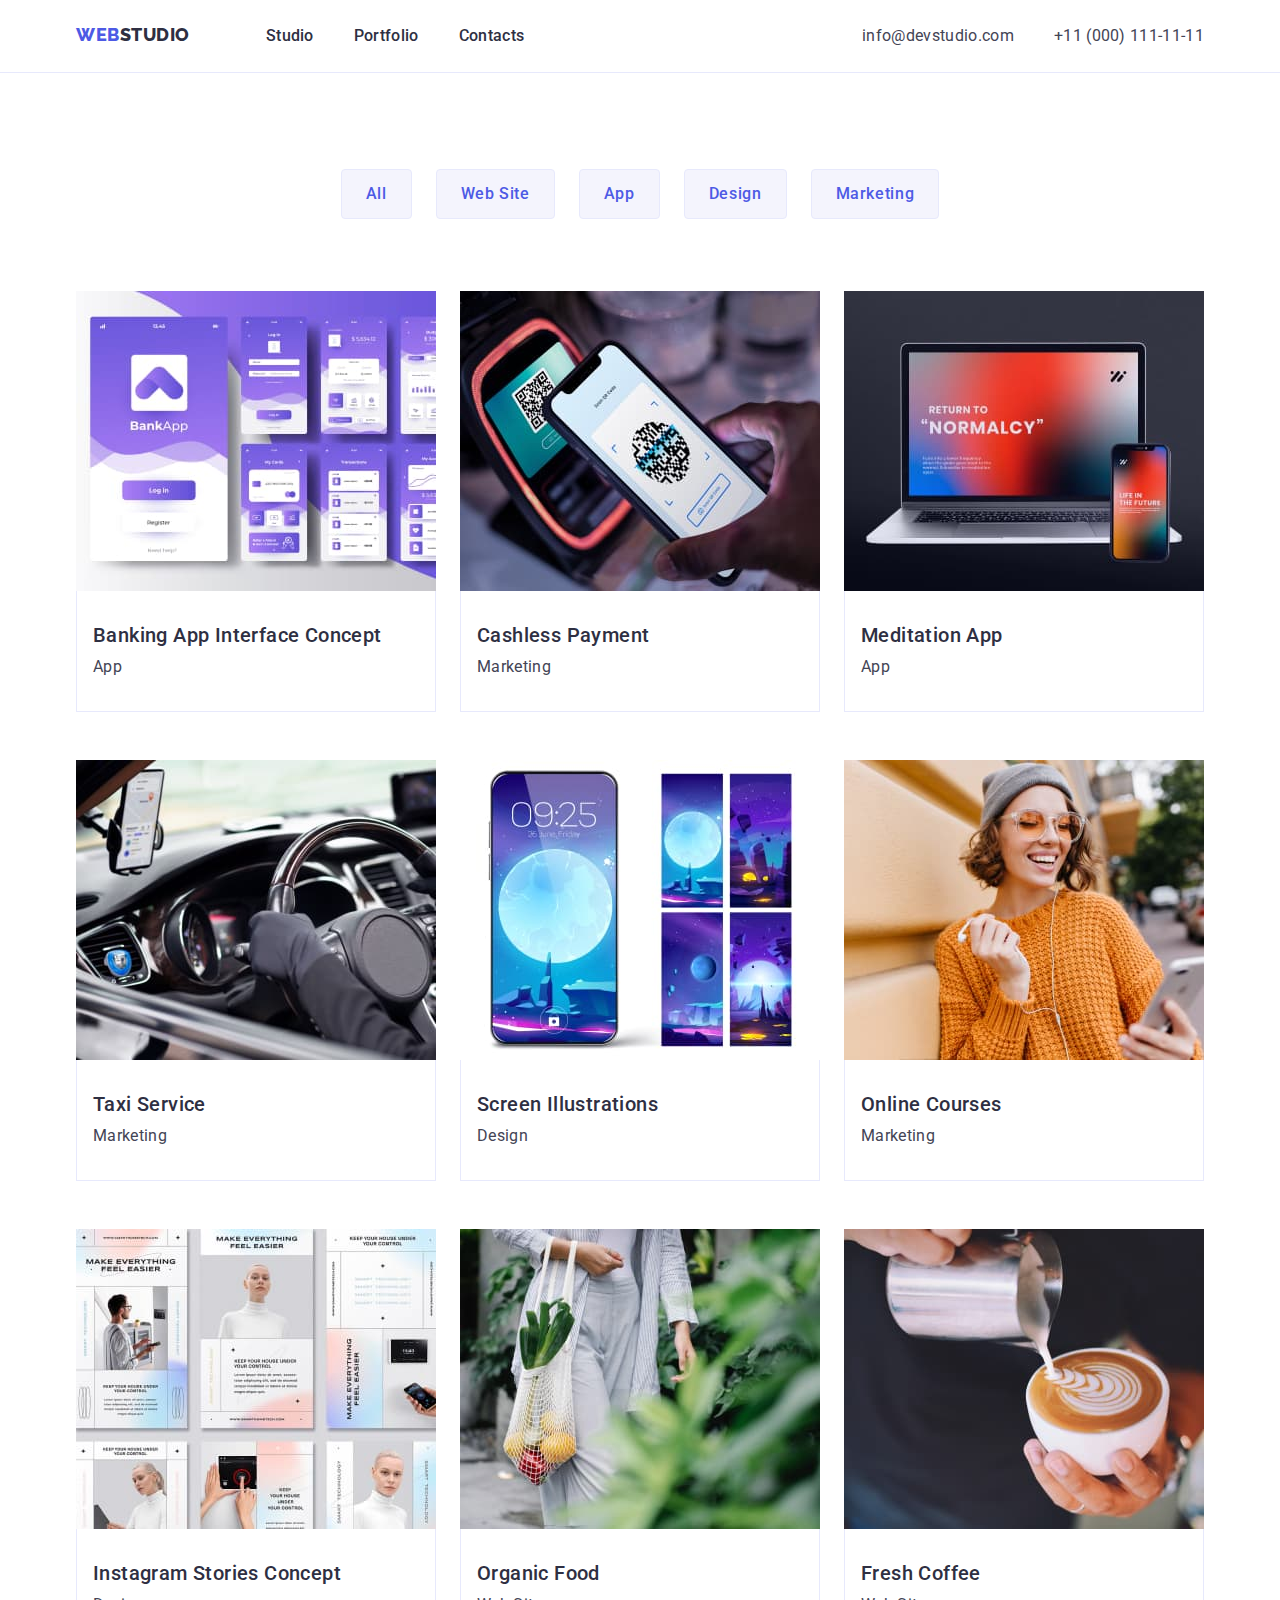
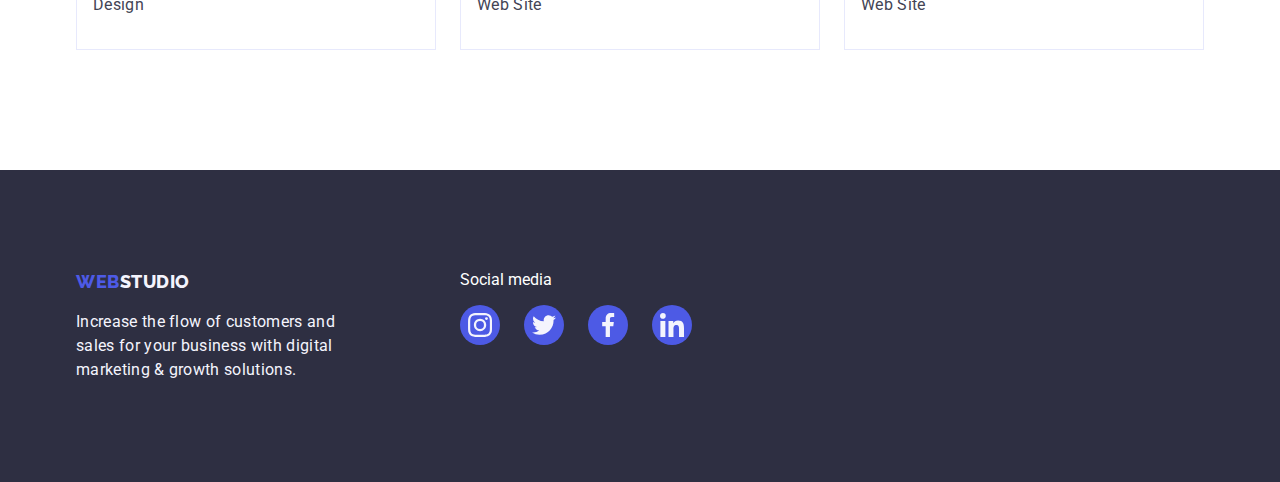
==== portfolio.html @ 6f57252d "yep" ====
<!DOCTYPE html>
<html lang="en">
<head>
  <meta charset="UTF-8">
  <meta http-equiv="X-UA-Compatible" content="IE=edge">
  <meta name="viewport" content="width=device-width, initial-scale=1.0">
  <title>Portfolio</title>
  <link rel="preconnect" href="https://fonts.googleapis.com">
  <link rel="preconnect" href="https://fonts.gstatic.com" crossorigin>
  <link href="https://fonts.googleapis.com/css2?family=Raleway:wght@700;800;900&family=Roboto:wght@100;300;400;500;700;900&display=swap" rel="stylesheet">
  <link rel="stylesheet" href="https://cdnjs.cloudflare.com/ajax/libs/modern-normalize/1.1.0/modern-normalize.min.css">
  <link rel="stylesheet" href="./css/styles.css"> 
</head>
<body>
  <header class="header">
    <div class="container header-container">
      <nav class="nav-list list">
        <a href="./index.html" class="header-logo link">Web<span class="header-logo-studio link">Studio</span></a> 
        <ul class="header-list list">
          <li class="header-list-item link"><a class="header-link link" href="./index.html">Studio</a></li>
          <li class="header-list-item link"><a class="header-link link" href="./portfolio.html">Portfolio</a></li>
          <li class="header-list-item link"><a class=" header-link link" href="">Contacts</a></li>
        </ul>
      </nav>
      <address class="address-main list">
        <ul class="address-list list">
          <li class="address-item"><a class="adress-item-link link" href="mailto:info@devstudio.com" >info@devstudio.com</a></li>
          <li class="address-item"><a class="adress-item-link link" href="tel:+110001111111">+11 (000) 111-11-11</a></li>
        </ul>
      </address>
    </div>
  </header>
 
<main>
  <section class="prtf">
    <div class="container container-button">
    <h1 class="visually-hidden">Navigation</h1>
    <ul class="button-list list">
      <li class="button-list-item"><button class="button-portfolio" type="button">All</button></li>
      <li class="button-list-item"><button class="button-portfolio" type="button">Web Site</button></li>
      <li class="button-list-item"><button class="button-portfolio" type="button">App</button></li>
      <li class="button-list-item"><button class="button-portfolio" type="button">Design</button></li>
      <li class="button-list-item"><button class="button-portfolio" type="button">Marketing</button></li>
    </ul>

    <ul class="prtf-row-list list">
      <li class="prtf-row-item">
        <a class="prtf-button-link link" href="">
          <img src="./images/prtf1.jpg" alt="interface" width = "360"> 
          <div class="prtf-container">
          <h2 class="prtf-name">Banking App Interface Concept</h2> 
          <p class="prtf-descr">App</p> 
        </div>
        </a>
      </li>
      
      <li class="prtf-row-item">
        <a class="link" href="">
          <img src="./images/prtf2.jpg" alt="cashless" width = "360">   
          <div class="prtf-container">
          <h2 class="prtf-name">Cashless Payment</h2>
          <p class="prtf-descr">Marketing</p>
        </div>
        </a>
      </li>
    
      <li class="prtf-row-item">
        <a class="link" href="">
          <img src="./images/prtf3.jpg" alt="meditaion" width = "360">
          <div class="prtf-container">
          <h2 class="prtf-name">Meditation App</h2>
          <p class="prtf-descr">App</p>
        </div>
        </a>
      </li>
    
      <li class="prtf-row-item">
        <a class="link" href="">
          <img src="./images/prtf4.jpg" alt="taxi" width = "360">
          <div class="prtf-container">
          <h2 class="prtf-name">Taxi Service</h2>
          <p class="prtf-descr">Marketing</p>
        </div>
        </a>
      </li>
    
      <li class="prtf-row-item">
        <a class="link" href="">
          <img src="./images/prtf5.jpg" alt="illustrations" width = "360">
          <div class="prtf-container">
          <h2 class="prtf-name">Screen Illustrations</h2>
          <p class="prtf-descr">Design</p>
        </div>
        </a>
      </li>

      <li class="prtf-row-item">
        <a class="link" href="">
          <img src="./images/prtf6.jpg" alt="courses" width = "360">
          <div class="prtf-container">
          <h2 class="prtf-name">Online Courses</h2>
          <p class="prtf-descr">Marketing</p>
        </div>
        </a>
      </li>

      <li class="prtf-row-item">
        <a class="link" href="">
          <img src="./images/prtf7.jpg" alt="stories" width = "360">
          <div class="prtf-container">
          <h2 class="prtf-name">Instagram Stories Concept</h2>
          <p class="prtf-descr">Design</p>
        </div>
        </a>
      </li>

      <li class="prtf-row-item"> 
        <a class="link" href="">
          <img src="./images/prtf8.jpg" alt="food" width = "360">
          <div class="prtf-container">
          <h2 class="prtf-name">Organic Food</h2>
          <p class="prtf-descr">Web Site</p>
        </div>
        </a>
      </li>

      <li class="prtf-row-item">
        <a class="link" href="">
          <img src="./images/prtf9.jpg" alt="coffee" width = "360">
          <div class="prtf-container">
          <h2 class="prtf-name">Fresh Coffee</h2>
          <p class="prtf-descr">Web Site</p>
        </div>
        </a>
      </li>
  </ul>
</div>
  </section>
</main>

<footer class="footer">
  <div class="container container-footer">
    <div class="footer-content">
      <a href="./index.html" class="footer-logo link">Web<span class="footer-logo-studio link">Studio</span></a>
      <p class="footer-descr">Increase the flow of customers and sales for your business with digital marketing & growth solutions.</p>
    </div>
    <div class="footer-icon">
      <p class="footer-icon-name">Social media</p>
      <ul class="footer-list-icon list">
        <li class="footer-soc-item">
          <a href="" class="footer-soc-link link">
            <svg width= "24" height="24" class="footer-soc-icon">   
              <use href="./images/symbol-defs.svg#icon-instagram-1"></use>  
            </svg>
          </a>
        </li>

        <li class="footer-soc-item">
          <a href="" class="footer-soc-link link">
            <svg width= "24" height="24" class="footer-soc-icon">
            <use href="./images/symbol-defs.svg#icon-twitter-1"></use>
            </svg>
          </a>
        </li>

        <li class="footer-soc-item">
          <a href="" class="footer-soc-link link">
            <svg width= "24" height="24" class="footer-soc-icon">
            <use href="./images/symbol-defs.svg#icon-facebook-1"></use>
            </svg>
          </a>
        </li>

        <li class="footer-soc-item">
          <a href="" class="footer-soc-link link">
            <svg width= "24" height="24" class="footer-soc-icon">
            <use href="./images/symbol-defs.svg#icon-linkedin-1"></use>
            </svg>
          </a>
        </li>

    </ul>
    </div>
  </div>
</footer> 
</body>
</html>
---- css/styles.css ----
:root{
  --main-background-color:#FFFFFF;
  --secondary-background-color:#F4F4FD;
  --alternative-background-color: #2E2F42;
  --web-color:#4D5AE5;
  --studio-color:#2E2F42; 
  --footer-descr-color:#F4F4FD;
  --link-focus-color:#404bbf;
  --main-title-color:#2E2F42; 
  --secondary-title-color:#434455 ;
  --alternative-title-color:#FFFFFF;
  --main-button-color:#4D5AE5;
  --secondary-button-color:#F4F4FD;
  --border-color:#E7E9FC;
  --icon-background-color:#4D5AE5;
  --borders-icon-color:#8E8F99;
  --secondary-icon-color:#AFB1B8; 
}



.container {
  width: 1158px;
  margin: 0 auto;
  padding-left: 15px;
  padding-right: 15px;
}

img {
  max-width: 100%;
  display: block;
  height: auto;
}

ul, p, h1, h2, h3, h4, h5, h6 {
  margin: 0;
} 

section {
  justify-content: center;
}

body {
  font-family: "Roboto", sans-serif;
  background: var(--main-background-color);
  color: var(--secondary-title-color); 
  }

  .visually-hidden {
    position: absolute;
    width: 1px;
    height: 1px;
    margin: -1px;
    border: 0;
    padding: 0;
    
    white-space: nowrap;
    clip-path: inset(100%);
    clip: rect(0 0 0 0);
    overflow: hidden;
  }

.link {
  text-decoration: none;
  color:var(--main-title-color);
}
.list{
  display: flex;
  font-style: normal;
  list-style: none;
  margin: 0px;
  padding: 0px;
}
.header{
  border-bottom: 1px solid #E7E9FC;
  }
.header-container {
  display: flex;
  justify-content: space-between;
}
  .nav-list{
    padding: 24px 0px;
  }

.header-list {
  gap: 40px;
  margin-left: 76px;
}

.header-list-item {
 
}

.header-logo-studio {
  color: var(--studio-color);
  }
  
.header-logo {
  text-decoration: none ;
  font-family: 'Raleway', sans-serif;
  font-weight: 800 ;
  font-size: 18px;
  line-height: 1.17;
  letter-spacing: 0.03em;
  text-transform: uppercase;
  color: var(--web-color);
}

.header-link {
  font-weight: 500;
  font-size: 16px;
  line-height: 1.5;
  letter-spacing: 0.02em;
}

.header-link:is(:hover, :focus) {
  color: var(--link-focus-color);
}

.header-link:is(:hover, :active) {
  color: var(--link-focus-color) ;
}

.address-main {

}

.address-list {
  gap: 40px;
  padding: 24px 0px;
}

.adress-item-link{
  font-style: normal;
  font-size: 16px;
  line-height: 1.5;
  letter-spacing: 0.02em;
  color:var(--secondary-title-color);
}

.adress-item-link:is(:hover, :focus) {
  color: var(--link-focus-color);
}

.adress-item-link:is(:hover, :active) {
  color: var(--link-focus-color);
}

.solutions {
  padding-top: 188px;
  padding-bottom:188px;
  background-image:linear-gradient(rgba(46, 47, 66, 0.7), rgba(46, 47, 66, 0.7)), url("../images/people.jpg");
  background-repeat: no-repeat;
  background-position: center;
  background-size: cover;
  text-align: center;
}

.solutions-title {
  font-size: 56px;
  line-height: 1.07;
  letter-spacing: 0.02em;
  color: var(--alternative-title-color);
  margin-bottom: 48px;
}

.solutions-button {
  font-family: 'Roboto', sans-serif;
  font-weight: 500;
  font-size: 16px;
  line-height: 1.5;
  letter-spacing: 0.04em;
  color:var(--alternative-title-color);
  background: var(--main-button-color);
  box-shadow: 0px 4px 4px rgba(0, 0, 0, 0.15);
  border: 1px;
  border-radius: 4px;
  cursor: pointer;
  padding: 16px 32px;
}


.solutions-button:is(:hover, :focus) {
  color: var(--main-button-color);
  background: var(--secondary-button-color);
}
/*-----------------------------SOLUTIONS ROW------------------------------*/
.solutions-row{
  padding-top: 120px;
  padding-bottom: 120px;
}

.solutions-row-list{
  justify-content: center;
}

.solutions-row-item:not(:first-child) {
  margin-left: 24px;
}

.solutions-row-icon-item {
  background-color:var(--secondary-background-color); 
  width: 264px;
  height: 112px;
  justify-content: center;
  border-radius: 4px;
  align-items: center;
  display: flex;
}

.solutions-row-icon {
  width: 64px;
  height: 64px;
  fill: black;
}

.solutions-row-name {
  font-size: 20px;
  font-weight: 500;
  color: var(--main-title-color);
  line-height: 1.2;
  letter-spacing: 0.02em;
  margin-bottom: 4px;
  margin-top: 8px;
}

.solutions-row-descr { 
  margin-top: 4px;
  width: 264px;
  font-size: 16px;
  line-height: 1.5;
  letter-spacing: 0.02em;
  color: var(--secondary-title-color);
}
/*-----------------------------DOING---------------------------------*/
.doing {
  padding-bottom: 120px;
 
}

.doing-list {
  
}

.doing-list-item:not(:first-child) {
  margin-left: 24px;
}

.doing-title {
  text-align: center;
  color:var(--main-title-color);
  font-size: 36px;
  line-height: 1.11;
  letter-spacing: 0.02em;
  text-transform: capitalize;
  padding-bottom: 72px;
}
/*-----------------------------TEAM---------------------------------*/
.team {
  background:var(--secondary-background-color);
  padding-top: 120px;
  padding-bottom: 120px;
}

.team-title {
  text-align: center;
  color: var(--main-title-color);
  font-size: 36px;
  line-height: 1.11;
  letter-spacing: 0.02em;
  text-transform: capitalize;
  margin-bottom: 72px;
}

.team-list{
  gap:24px;
}

.team-item {
  box-shadow: 0px 1px 6px rgba(46, 47, 66, 0.08), 0px 1px 1px rgba(46, 47, 66, 0.16), 0px 2px 1px rgba(46, 47, 66, 0.08);
  border-radius: 0px 0px 4px 4px;
  background-color: var(--main-background-color);
  padding-bottom: 32px;
}

.team-soc-list {
  gap: 24px;
  display: flex;
  justify-content: center;
}
.team-soc-item {
  width: 40px;
  height: 40px;
}

.team-soc-link {
width: 100%;
height: 100%;
display: flex;
justify-content: center;
align-items: center;
padding: 12px;
border-radius: 50%;
fill: var(--secondary-button-color);
background-color: var(--icon-background-color); 
}

.team-soc-link:is(:hover, :focus) {
  background-color: var(--secondary-button-color);
  fill: var(--icon-background-color);
}

.team-soc-icon {
  width:16px;
  height:16px;
}

.team-name {
  text-align: center;
  color: var(--main-title-color);
  font-size: 20px;
  font-weight: 500;
  line-height: 1.2;
  letter-spacing: 0.02em;
  margin-top: 32px;
  margin-bottom: 8px;
}

.team-descr {
  text-align: center;
  font-size: 16px;
  line-height: 1.5;
  letter-spacing: 0.02em;
  margin-bottom: 8px;
}
/* ---------------------------------------CUSTOMERS--------------------------------- */
.customers {
  padding-top: 120px;
  padding-bottom: 120px;
}
.container-customers {

}

.customers-title {
  text-align: center;
  color: var(--main-title-color);
  font-size: 36px;
  line-height: 1.11;
  letter-spacing: 0.02em;
  text-transform: capitalize;
  margin-bottom: 72px;
}

.customers-list {
  gap: 24px;
}

.customers-item {
  width: 168px;
  height: 88px;
}

.customers-link {
  justify-content: center;
  align-items: center;
  width: 100%;
  height: 100%;
  display: flex;
  border: 1px solid var(--borders-icon-color);
  border-radius: 4px;
  fill: var(--secondary-icon-color);
  color: var(--secondary-icon-color);
}

.customers-link:is(:hover, :focus) {
  fill: var(--link-focus-color);
  border-color: var(--link-focus-color);
}
/* ---------------------------------FOOTER----------------------- */

.footer {
  background:var(--alternative-background-color);
  padding-top: 101px;
  padding-bottom: 100px;
  grid-row-gap: 16px;
}

.container-footer{
  display: flex;
}

.footer-logo-studio{
  color: var(--secondary-button-color);
}

.footer-logo {
  text-decoration: none;
  font-family: 'Raleway', sans-serif;
  font-weight: 800;
  font-size: 18px;
  line-height: 1.17;
  letter-spacing: 0.03em;
  text-transform: uppercase;
  color: var(--web-color);
}

.footer-descr {
  margin-top: 18px;
  width: 264px;
  font-size: 16px;
  line-height: 1.5;
  letter-spacing: 0.02em;
  color: var(--footer-descr-color);
}

.footer-icon {
  gap: 16px;
  margin-left: 120px;
}

.footer-icon-name {
  color: var(--alternative-title-color);
  margin-bottom: 16px;
}

.footer-list-icon {
  gap: 24px;
  display: flex;
  justify-content: center;
}

.footer-soc-item {
  width: 40px;
  height: 40px;
  
}
.footer-soc-icon {
  width: 24px;
  height: 24px;
}
.footer-soc-link {
  justify-content: center;
  align-items: center;
  width: 100%;
  height: 100%;
  display: flex;
  border-radius: 50%;
  fill: var(--secondary-button-color);
  background-color: var(--icon-background-color); 
}

.footer-soc-link:is(:hover, :focus) {
  background: var(--secondary-button-color);
  fill: var(--icon-background-color);
}

/* -------------------------PORTFOLIO---------------------------- */

.prtf{
  padding-top: 96px;
  padding-bottom: 120px;
}

.button-list {
  justify-content: center;
  margin-bottom: 72px;
  gap: 24px;
}

.button-portfolio {
  background:var(--secondary-background-color);
  color: var(--main-button-color);
  cursor: pointer;
  font-family: 'Roboto', sans-serif;
  font-weight: 500;
  font-size: 16px;
  line-height: 1.5;
  letter-spacing: 0.04em;
  border: 1px solid var(--border-color);
  border-radius: 4px;
  padding: 12px 24px;
}

.button-list-item {
  
}

.button-portfolio:is(:hover, :focus) {
  color:var(--alternative-title-color);
  background-color: var(--main-button-color);
}

.prtf-row-list {
  display: flex;
  flex-wrap: wrap;
  row-gap: 48px;
  column-gap: 24px;
  margin-right: auto;
  margin-left: auto;
}

/* .prtf-row-list:nth-child(2n+2) {
  flex-wrap: wrap;
}    */

 /* .prtf-row-list {
  display: grid;
  grid-template-columns: auto auto auto;
   justify-content: center; 
}    */


.prtf-row-item {
  max-width: calc((100% - 48px)/3);
}
 
.prtf-button-link:is(:hover, :focus) {
  box-shadow: 0px 1px 6px rgba(46, 47, 66, 0.08);
}

.navigation-row-list {
  text-decoration: none;
}

.prtf-container {
border-left: 1px solid var(--border-color);
border-right: 1px solid var(--border-color);
border-bottom: 1px solid var(--border-color);
padding-top: 32px;
padding-bottom: 32px;
padding-left: 16px;
}

.prtf-name{
width: auto;
font-weight: 500;
font-size: 20px;
line-height: 1.2;
letter-spacing: 0.02em;
margin-bottom: 8px;
}

.prtf-descr{
  font-size: 16px;
  line-height: 1.5;
  letter-spacing: 0.02em;
  color: var(--secondary-title-color);
}
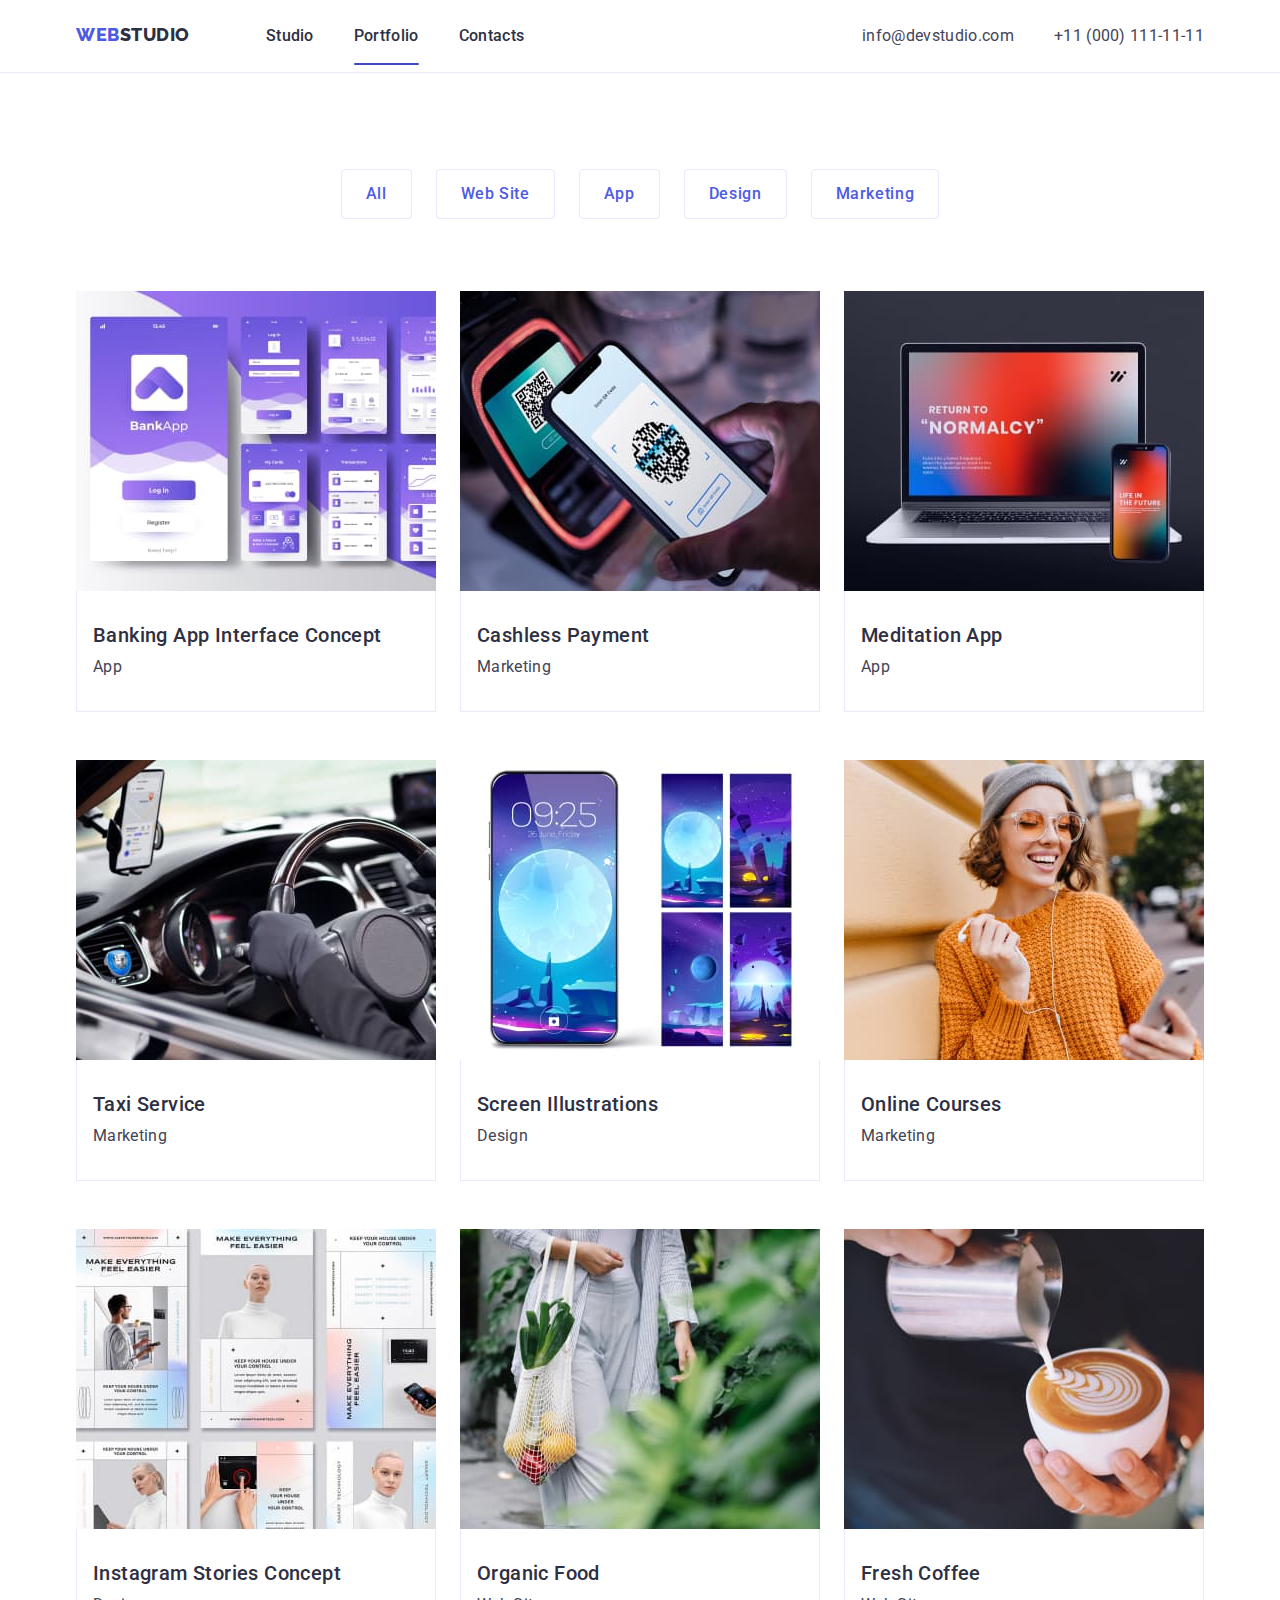
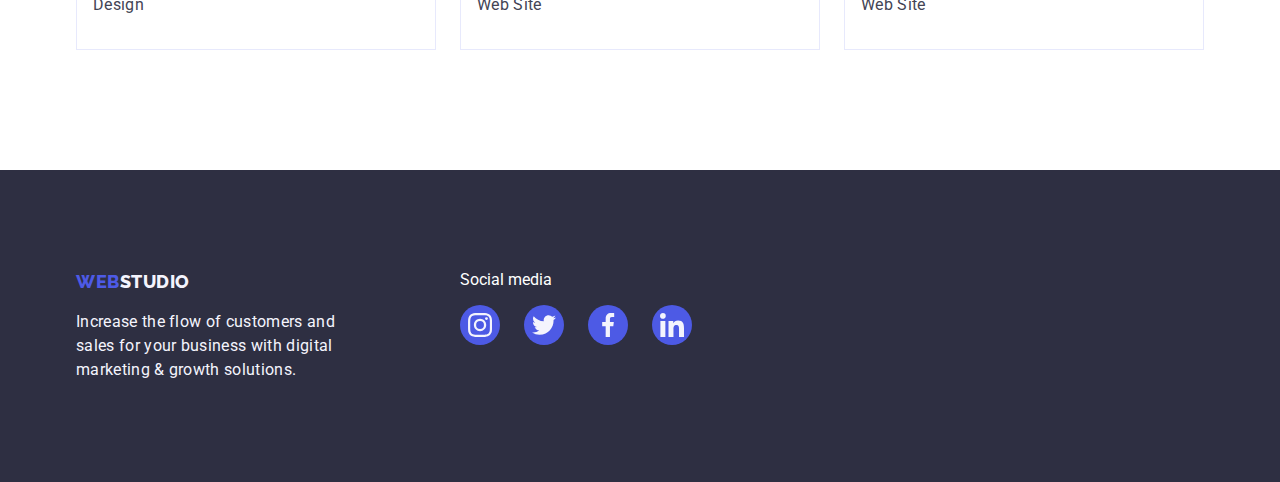
==== commit d894f22d: "2 tasks finished" ====
--- a/portfolio.html
+++ b/portfolio.html
@@ -18,7 +18,7 @@
         <a href="./index.html" class="header-logo link">Web<span class="header-logo-studio link">Studio</span></a> 
         <ul class="header-list list">
           <li class="header-list-item link"><a class="header-link link" href="./index.html">Studio</a></li>
-          <li class="header-list-item link"><a class="header-link link" href="./portfolio.html">Portfolio</a></li>
+          <li class="header-list-item link"><a class="header-link current link" href="./portfolio.html">Portfolio</a></li>
           <li class="header-list-item link"><a class=" header-link link" href="">Contacts</a></li>
         </ul>
       </nav>
--- a/css/styles.css
+++ b/css/styles.css
@@ -1,7 +1,6 @@
 :root{
-  --main-background-color:#FFFFFF;
-  --secondary-background-color:#F4F4FD;
-  --alternative-background-color: #2E2F42;
+  --main-background-color:#FFFFFF; 
+  --alternative-background-color: #2E2F42; 
   --web-color:#4D5AE5;
   --studio-color:#2E2F42; 
   --footer-descr-color:#F4F4FD;
@@ -18,6 +17,9 @@
 }
 
 
+.current {
+
+}
 
 .container {
   width: 1158px;
@@ -111,14 +113,47 @@
   font-size: 16px;
   line-height: 1.5;
   letter-spacing: 0.02em;
+  position: relative;
 }
 
 .header-link:is(:hover, :focus) {
   color: var(--link-focus-color);
+  transition: color 250ms;
+  transition-timing-function: cubic-bezier(0.4, 0, 0.2, 1);
 }
 
 .header-link:is(:hover, :active) {
   color: var(--link-focus-color) ;
+  transition: color 250ms;
+  transition-timing-function: cubic-bezier(0.4, 0, 0.2, 1);
+}
+
+.header-link::after {
+  content: '';
+  width: 0;
+  height: 2px;
+  border-color: var(--link-focus-color);
+  border-radius: 2px;
+  position: absolute;
+  bottom: -20px;
+  left: 0;
+  background: var(--link-focus-color);
+  transition: width 0.5s, left 0.5s;
+}
+.header-link:hover:after {
+  transition: color 250ms;
+  transition-timing-function: cubic-bezier(0.4, 0, 0.2, 1);
+	width: 100%;
+}
+
+.current::after{
+  content: '';
+  position: absolute;
+  left: 0;
+  bottom: -20px;
+  width: 100%;
+  height: 2px;
+  background-color: var(--link-focus-color)
 }
 
 .address-main {
@@ -140,10 +175,14 @@
 
 .adress-item-link:is(:hover, :focus) {
   color: var(--link-focus-color);
+  transition: color 250ms;
+  transition-timing-function: cubic-bezier(0.4, 0, 0.2, 1);
 }
 
 .adress-item-link:is(:hover, :active) {
   color: var(--link-focus-color);
+  transition: color 250ms;
+  transition-timing-function: cubic-bezier(0.4, 0, 0.2, 1);
 }
 
 .solutions {
@@ -152,7 +191,7 @@
   background-image:linear-gradient(rgba(46, 47, 66, 0.7), rgba(46, 47, 66, 0.7)), url("../images/people.jpg");
   background-repeat: no-repeat;
   background-position: center;
-  background-size: cover;
+  background-size: contain;
   text-align: center;
 }
 
@@ -183,6 +222,8 @@
 .solutions-button:is(:hover, :focus) {
   color: var(--main-button-color);
   background: var(--secondary-button-color);
+  transition: color 250ms;
+  transition-timing-function: cubic-bezier(0.4, 0, 0.2, 1);
 }
 /*-----------------------------SOLUTIONS ROW------------------------------*/
 .solutions-row{
@@ -308,6 +349,8 @@
 .team-soc-link:is(:hover, :focus) {
   background-color: var(--secondary-button-color);
   fill: var(--icon-background-color);
+  transition: color 250ms;
+  transition-timing-function: cubic-bezier(0.4, 0, 0.2, 1);
 }
 
 .team-soc-icon {
@@ -376,6 +419,8 @@
 .customers-link:is(:hover, :focus) {
   fill: var(--link-focus-color);
   border-color: var(--link-focus-color);
+  transition: color 250ms;
+  transition-timing-function: cubic-bezier(0.4, 0, 0.2, 1);
 }
 /* ---------------------------------FOOTER----------------------- */
 
@@ -453,6 +498,8 @@
 .footer-soc-link:is(:hover, :focus) {
   background: var(--secondary-button-color);
   fill: var(--icon-background-color);
+  transition: color 250ms;
+  transition-timing-function: cubic-bezier(0.4, 0, 0.2, 1);
 }
 
 /* -------------------------PORTFOLIO---------------------------- */
@@ -489,6 +536,8 @@
 .button-portfolio:is(:hover, :focus) {
   color:var(--alternative-title-color);
   background-color: var(--main-button-color);
+  transition: color 250ms;
+  transition-timing-function: cubic-bezier(0.4, 0, 0.2, 1);
 }
 
 .prtf-row-list {
@@ -515,9 +564,10 @@
   max-width: calc((100% - 48px)/3);
 }
  
-.prtf-button-link:is(:hover, :focus) {
-  box-shadow: 0px 1px 6px rgba(46, 47, 66, 0.08);
-}
+.prtf-row-item:is(:hover) {
+  box-shadow: 0px 1px 6px rgba(46, 47, 66, 0.08), 0px 1px 1px rgba(46, 47, 66, 0.16), 0px 2px 1px rgba(46, 47, 66, 0.08);
+}
+
 
 .navigation-row-list {
   text-decoration: none;
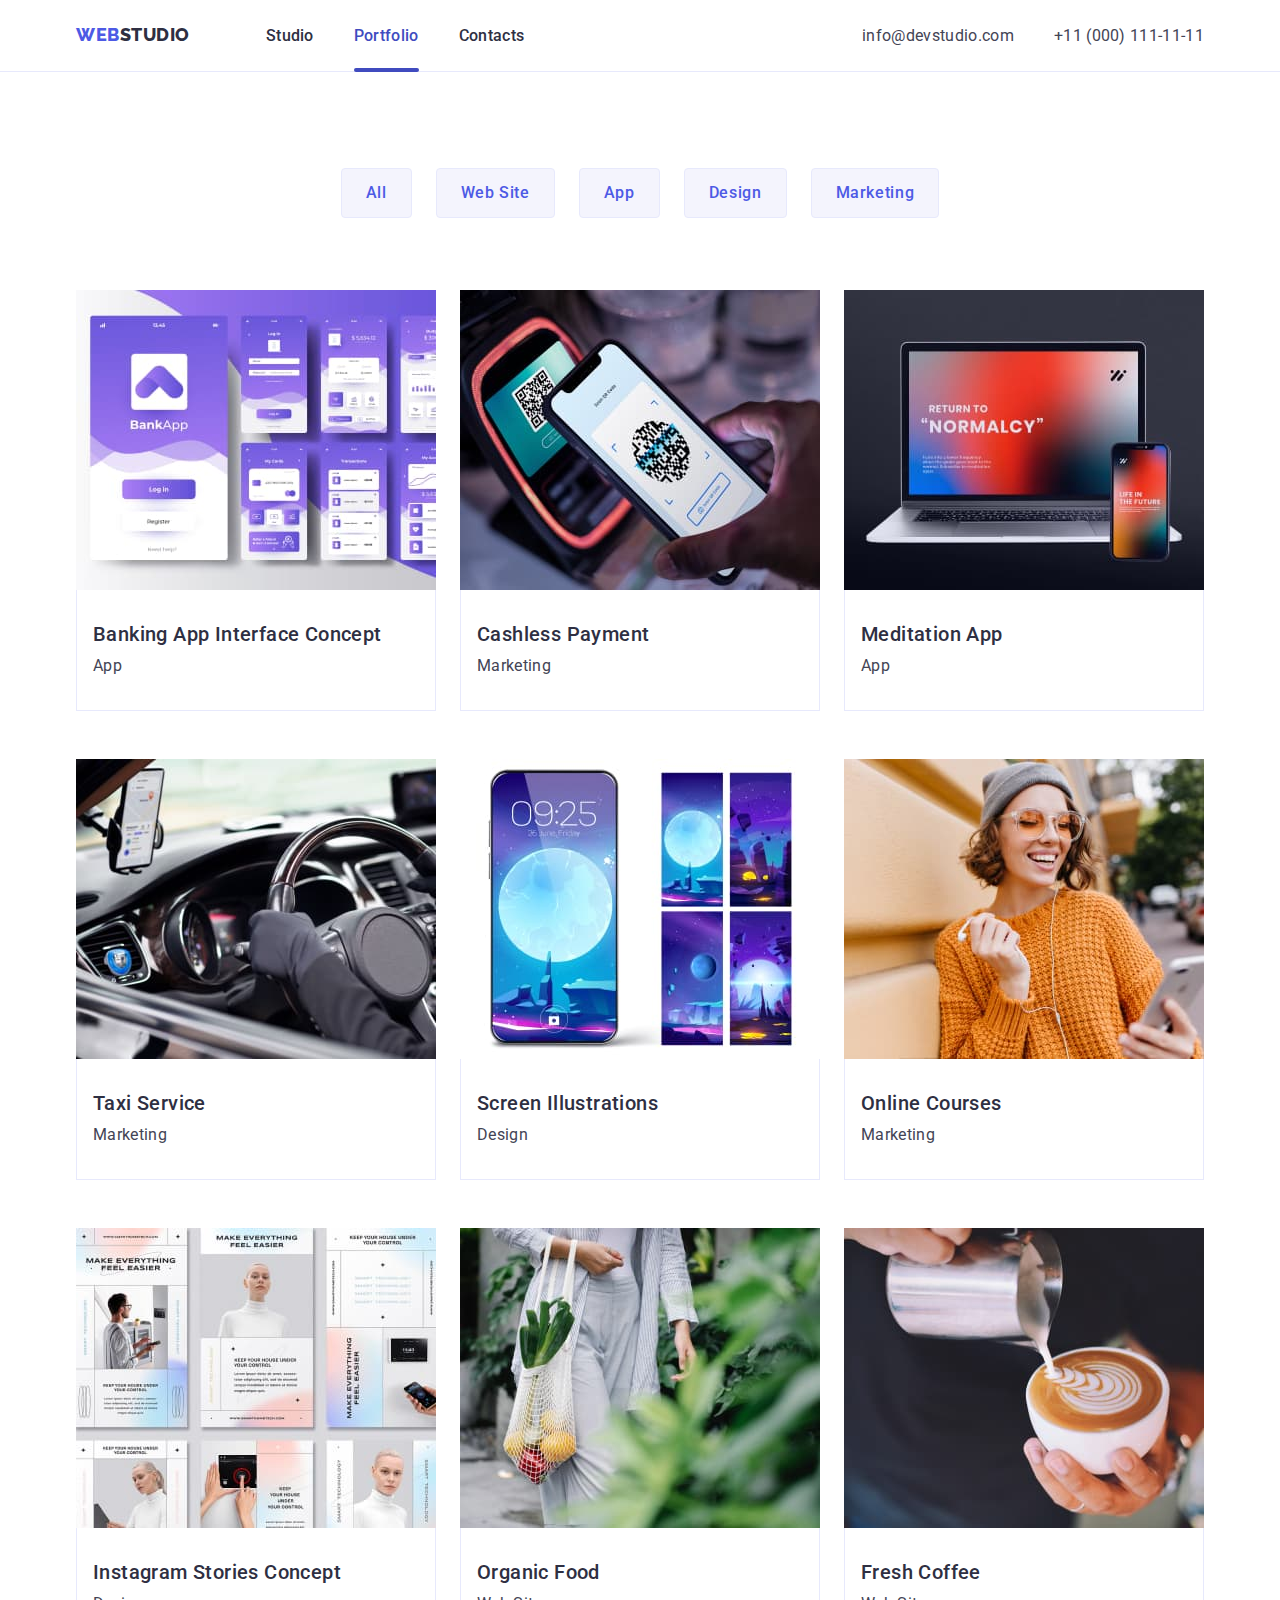
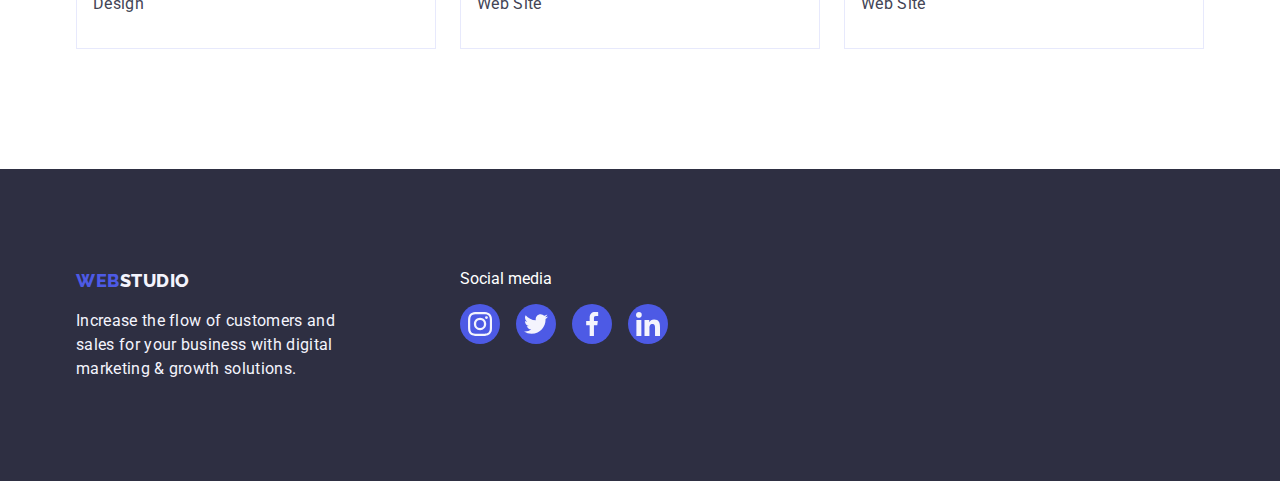
==== commit 69e2e0b8: "fin" ====
--- a/portfolio.html
+++ b/portfolio.html
@@ -45,92 +45,119 @@
 
     <ul class="prtf-row-list list">
       <li class="prtf-row-item">
-        <a class="prtf-button-link link" href="">
-          <img src="./images/prtf1.jpg" alt="interface" width = "360"> 
-          <div class="prtf-container">
-          <h2 class="prtf-name">Banking App Interface Concept</h2> 
-          <p class="prtf-descr">App</p> 
-        </div>
+        <a class="prtf-row-link link" href="">
+          <div class="prtf-wrapper">
+            <img src="./images/prtf1.jpg" alt="interface" width = "360"> 
+            <p class="overlay">14 Stylish and User-Friendly App Design Concepts · Task Manager App · Calorie Tracker App · Exotic Fruit Ecommerce App · Cloud Storage App</p>
+          </div>
+          <div class="prtf-container">
+            <h2 class="prtf-name">Banking App Interface Concept</h2> 
+            <p class="prtf-descr">App</p> 
+          </div>
         </a>
       </li>
       
       <li class="prtf-row-item">
-        <a class="link" href="">
-          <img src="./images/prtf2.jpg" alt="cashless" width = "360">   
-          <div class="prtf-container">
-          <h2 class="prtf-name">Cashless Payment</h2>
-          <p class="prtf-descr">Marketing</p>
-        </div>
+        <a class="prtf-row-link link" href="">
+          <div class="prtf-wrapper">
+            <img src="./images/prtf2.jpg" alt="cashless" width = "360">   
+            <p class="overlay">14 Stylish and User-Friendly App Design Concepts · Task Manager App · Calorie Tracker App · Exotic Fruit Ecommerce App · Cloud Storage App</p>
+          </div>
+          <div class="prtf-container">
+            <h2 class="prtf-name">Cashless Payment</h2>
+            <p class="prtf-descr">Marketing</p>
+          </div>
         </a>
       </li>
     
       <li class="prtf-row-item">
-        <a class="link" href="">
-          <img src="./images/prtf3.jpg" alt="meditaion" width = "360">
-          <div class="prtf-container">
-          <h2 class="prtf-name">Meditation App</h2>
-          <p class="prtf-descr">App</p>
-        </div>
+        <a class="prtf-row-link link" href="">
+          <div class="prtf-wrapper">
+            <img src="./images/prtf3.jpg" alt="meditaion" width = "360">
+            <p class="overlay">14 Stylish and User-Friendly App Design Concepts · Task Manager App · Calorie Tracker App · Exotic Fruit Ecommerce App · Cloud Storage App</p>
+          </div>
+          <div class="prtf-container">
+            <h2 class="prtf-name">Meditation App</h2>
+            <p class="prtf-descr">App</p>
+          </div>
         </a>
       </li>
     
       <li class="prtf-row-item">
-        <a class="link" href="">
-          <img src="./images/prtf4.jpg" alt="taxi" width = "360">
-          <div class="prtf-container">
-          <h2 class="prtf-name">Taxi Service</h2>
-          <p class="prtf-descr">Marketing</p>
-        </div>
+        <a class="prtf-row-link link" href="">
+          <div class="prtf-wrapper">
+            <img src="./images/prtf4.jpg" alt="taxi" width = "360">
+            <p class="overlay">14 Stylish and User-Friendly App Design Concepts · Task Manager App · Calorie Tracker App · Exotic Fruit Ecommerce App · Cloud Storage App</p>
+          </div>
+          <div class="prtf-container">
+            <h2 class="prtf-name">Taxi Service</h2>
+            <p class="prtf-descr">Marketing</p>
+          </div>
         </a>
       </li>
     
       <li class="prtf-row-item">
-        <a class="link" href="">
-          <img src="./images/prtf5.jpg" alt="illustrations" width = "360">
-          <div class="prtf-container">
-          <h2 class="prtf-name">Screen Illustrations</h2>
-          <p class="prtf-descr">Design</p>
-        </div>
-        </a>
-      </li>
-
-      <li class="prtf-row-item">
-        <a class="link" href="">
-          <img src="./images/prtf6.jpg" alt="courses" width = "360">
-          <div class="prtf-container">
-          <h2 class="prtf-name">Online Courses</h2>
-          <p class="prtf-descr">Marketing</p>
-        </div>
-        </a>
-      </li>
-
-      <li class="prtf-row-item">
-        <a class="link" href="">
-          <img src="./images/prtf7.jpg" alt="stories" width = "360">
-          <div class="prtf-container">
-          <h2 class="prtf-name">Instagram Stories Concept</h2>
-          <p class="prtf-descr">Design</p>
-        </div>
+        <a class="prtf-row-link link" href="">
+          <div class="prtf-wrapper">
+            <img src="./images/prtf5.jpg" alt="illustrations" width = "360">
+            <p class="overlay">14 Stylish and User-Friendly App Design Concepts · Task Manager App · Calorie Tracker App · Exotic Fruit Ecommerce App · Cloud Storage App</p>
+          </div>
+          <div class="prtf-container">
+            <h2 class="prtf-name">Screen Illustrations</h2>
+            <p class="prtf-descr">Design</p>
+          </div>
+        </a>
+      </li>
+
+      <li class="prtf-row-item">
+        <a class="prtf-row-link link" href="">
+          <div class="prtf-wrapper">
+            <img src="./images/prtf6.jpg" alt="courses" width = "360">
+            <p class="overlay">14 Stylish and User-Friendly App Design Concepts · Task Manager App · Calorie Tracker App · Exotic Fruit Ecommerce App · Cloud Storage App</p>
+          </div>
+            <div class="prtf-container">
+              <h2 class="prtf-name">Online Courses</h2>
+              <p class="prtf-descr">Marketing</p>
+            </div>
+        </a>
+      </li>
+
+      <li class="prtf-row-item">
+        <a class="prtf-row-link link" href="">
+          <div class="prtf-wrapper">
+            <img src="./images/prtf7.jpg" alt="stories" width = "360">
+            <p class="overlay">14 Stylish and User-Friendly App Design Concepts · Task Manager App · Calorie Tracker App · Exotic Fruit Ecommerce App · Cloud Storage App</p>
+          </div>
+        <div class="prtf-container">
+            <h2 class="prtf-name">Instagram Stories Concept</h2>
+            <p class="prtf-descr">Design</p>
+          </div>
         </a>
       </li>
 
       <li class="prtf-row-item"> 
-        <a class="link" href="">
-          <img src="./images/prtf8.jpg" alt="food" width = "360">
-          <div class="prtf-container">
-          <h2 class="prtf-name">Organic Food</h2>
-          <p class="prtf-descr">Web Site</p>
-        </div>
-        </a>
-      </li>
-
-      <li class="prtf-row-item">
-        <a class="link" href="">
-          <img src="./images/prtf9.jpg" alt="coffee" width = "360">
-          <div class="prtf-container">
-          <h2 class="prtf-name">Fresh Coffee</h2>
-          <p class="prtf-descr">Web Site</p>
-        </div>
+        <a class="prtf-row-link link" href="">
+          <div class="prtf-wrapper">
+            <img src="./images/prtf8.jpg" alt="food" width = "360">
+            <p class="overlay">14 Stylish and User-Friendly App Design Concepts · Task Manager App · Calorie Tracker App · Exotic Fruit Ecommerce App · Cloud Storage App</p>
+          </div>
+          <div class="prtf-container">
+            <h2 class="prtf-name">Organic Food</h2>
+            <p class="prtf-descr">Web Site</p>
+          </div>
+        </a>
+      </li>
+
+      <li class="prtf-row-item">
+        <a class="prtf-row-link link" href="">
+          <div class="prtf-wrapper">
+            <img src="./images/prtf9.jpg" alt="coffee" width = "360">
+            <p class="overlay">14 Stylish and User-Friendly App Design Concepts · Task Manager App · Calorie Tracker App · Exotic Fruit Ecommerce App · Cloud Storage App</p>
+          </div>
+          <div class="prtf-container">
+            <h2 class="prtf-name">Fresh Coffee</h2>
+            <p class="prtf-descr">Web Site</p>
+          </div>
         </a>
       </li>
   </ul>
--- a/css/styles.css
+++ b/css/styles.css
@@ -1,6 +1,7 @@
 :root{
   --main-background-color:#FFFFFF; 
   --alternative-background-color: #2E2F42; 
+  --secondary-background-color:#F4F4FD;
   --web-color:#4D5AE5;
   --studio-color:#2E2F42; 
   --footer-descr-color:#F4F4FD;
@@ -17,10 +18,6 @@
 }
 
 
-.current {
-
-}
-
 .container {
   width: 1158px;
   margin: 0 auto;
@@ -40,6 +37,10 @@
 
 section {
   justify-content: center;
+}
+
+button{
+  cursor: pointer;
 }
 
 body {
@@ -75,13 +76,14 @@
 }
 .header{
   border-bottom: 1px solid #E7E9FC;
+  height: 72px;
   }
 .header-container {
   display: flex;
   justify-content: space-between;
 }
   .nav-list{
-    padding: 24px 0px;
+    
   }
 
 .header-list {
@@ -90,7 +92,8 @@
 }
 
 .header-list-item {
- 
+  padding: 24px 0;
+  height: 24px;
 }
 
 .header-logo-studio {
@@ -98,6 +101,7 @@
   }
   
 .header-logo {
+  padding: 24px 0px;
   text-decoration: none ;
   font-family: 'Raleway', sans-serif;
   font-weight: 800 ;
@@ -109,51 +113,53 @@
 }
 
 .header-link {
+  padding-bottom: 26.5px;
   font-weight: 500;
   font-size: 16px;
   line-height: 1.5;
   letter-spacing: 0.02em;
   position: relative;
+  transition: color 250ms cubic-bezier(0.4, 0, 0.2, 1);;
 }
 
 .header-link:is(:hover, :focus) {
   color: var(--link-focus-color);
-  transition: color 250ms;
-  transition-timing-function: cubic-bezier(0.4, 0, 0.2, 1);
 }
 
 .header-link:is(:hover, :active) {
   color: var(--link-focus-color) ;
-  transition: color 250ms;
-  transition-timing-function: cubic-bezier(0.4, 0, 0.2, 1);
 }
 
 .header-link::after {
   content: '';
   width: 0;
-  height: 2px;
+  height: 4px;
   border-color: var(--link-focus-color);
   border-radius: 2px;
   position: absolute;
-  bottom: -20px;
+  bottom: 0px;
   left: 0;
   background: var(--link-focus-color);
   transition: width 0.5s, left 0.5s;
 }
 .header-link:hover:after {
-  transition: color 250ms;
-  transition-timing-function: cubic-bezier(0.4, 0, 0.2, 1);
 	width: 100%;
+}
+
+
+.current{
+  color: var(--link-focus-color) ;
 }
 
 .current::after{
   content: '';
   position: absolute;
   left: 0;
-  bottom: -20px;
+  bottom: 0;
   width: 100%;
-  height: 2px;
-  background-color: var(--link-focus-color)
+  height: 4px;
+  color: var(--link-focus-color);
+
 }
 
 .address-main {
@@ -171,18 +177,15 @@
   line-height: 1.5;
   letter-spacing: 0.02em;
   color:var(--secondary-title-color);
+  transition: color 250ms cubic-bezier(0.4, 0, 0.2, 1);
 }
 
 .adress-item-link:is(:hover, :focus) {
   color: var(--link-focus-color);
-  transition: color 250ms;
-  transition-timing-function: cubic-bezier(0.4, 0, 0.2, 1);
 }
 
 .adress-item-link:is(:hover, :active) {
   color: var(--link-focus-color);
-  transition: color 250ms;
-  transition-timing-function: cubic-bezier(0.4, 0, 0.2, 1);
 }
 
 .solutions {
@@ -191,8 +194,10 @@
   background-image:linear-gradient(rgba(46, 47, 66, 0.7), rgba(46, 47, 66, 0.7)), url("../images/people.jpg");
   background-repeat: no-repeat;
   background-position: center;
-  background-size: contain;
+  background-size: cover;
   text-align: center;
+  max-width: 1440px;
+  margin: 0 auto;
 }
 
 .solutions-title {
@@ -216,14 +221,13 @@
   border-radius: 4px;
   cursor: pointer;
   padding: 16px 32px;
+  transition: color 250ms, box-shadow 250ms cubic-bezier(0.4, 0, 0.2, 1);
 }
 
 
 .solutions-button:is(:hover, :focus) {
   color: var(--main-button-color);
   background: var(--secondary-button-color);
-  transition: color 250ms;
-  transition-timing-function: cubic-bezier(0.4, 0, 0.2, 1);
 }
 /*-----------------------------SOLUTIONS ROW------------------------------*/
 .solutions-row{
@@ -344,13 +348,12 @@
 border-radius: 50%;
 fill: var(--secondary-button-color);
 background-color: var(--icon-background-color); 
+transition: color 250ms cubic-bezier(0.4, 0, 0.2, 1);
 }
 
 .team-soc-link:is(:hover, :focus) {
   background-color: var(--secondary-button-color);
   fill: var(--icon-background-color);
-  transition: color 250ms;
-  transition-timing-function: cubic-bezier(0.4, 0, 0.2, 1);
 }
 
 .team-soc-icon {
@@ -414,13 +417,13 @@
   border-radius: 4px;
   fill: var(--secondary-icon-color);
   color: var(--secondary-icon-color);
+  transition: color 250ms cubic-bezier(0.4, 0, 0.2, 1);
 }
 
 .customers-link:is(:hover, :focus) {
   fill: var(--link-focus-color);
   border-color: var(--link-focus-color);
-  transition: color 250ms;
-  transition-timing-function: cubic-bezier(0.4, 0, 0.2, 1);
+
 }
 /* ---------------------------------FOOTER----------------------- */
 
@@ -460,7 +463,6 @@
 }
 
 .footer-icon {
-  gap: 16px;
   margin-left: 120px;
 }
 
@@ -470,7 +472,7 @@
 }
 
 .footer-list-icon {
-  gap: 24px;
+  gap: 16px;
   display: flex;
   justify-content: center;
 }
@@ -493,13 +495,12 @@
   border-radius: 50%;
   fill: var(--secondary-button-color);
   background-color: var(--icon-background-color); 
+  transition: color 250ms cubic-bezier(0.4, 0, 0.2, 1);
 }
 
 .footer-soc-link:is(:hover, :focus) {
   background: var(--secondary-button-color);
   fill: var(--icon-background-color);
-  transition: color 250ms;
-  transition-timing-function: cubic-bezier(0.4, 0, 0.2, 1);
 }
 
 /* -------------------------PORTFOLIO---------------------------- */
@@ -527,6 +528,7 @@
   border: 1px solid var(--border-color);
   border-radius: 4px;
   padding: 12px 24px;
+  transition: color 250ms cubic-bezier(0.4, 0, 0.2, 1), box-shadow cubic-bezier(0.4, 0, 0.2, 1);
 }
 
 .button-list-item {
@@ -536,8 +538,6 @@
 .button-portfolio:is(:hover, :focus) {
   color:var(--alternative-title-color);
   background-color: var(--main-button-color);
-  transition: color 250ms;
-  transition-timing-function: cubic-bezier(0.4, 0, 0.2, 1);
 }
 
 .prtf-row-list {
@@ -562,12 +562,48 @@
 
 .prtf-row-item {
   max-width: calc((100% - 48px)/3);
+  transition: color 250ms cubic-bezier(0.4, 0, 0.2, 1);
+}
+
+.prtf-row-item:hover .overlay {
+  transform: translate(0, 0);
 }
  
-.prtf-row-item:is(:hover) {
-  box-shadow: 0px 1px 6px rgba(46, 47, 66, 0.08), 0px 1px 1px rgba(46, 47, 66, 0.16), 0px 2px 1px rgba(46, 47, 66, 0.08);
-}
-
+.prtf-row-link {
+  display: block;
+  transition: color 250ms cubic-bezier(0.4, 0, 0.2, 1);
+  }
+
+.prtf-row-link:hover {
+    box-shadow: 0px 1px 6px rgba(46, 47, 66, 0.08);
+    transform: translate(0, 0);
+  }
+
+.prtf-row-link:focus .overlay {
+    transform: translate(0, 0);
+
+}
+
+.prtf-wrapper {
+  position: relative;
+  overflow: hidden;
+}
+
+.overlay{
+  padding-top: 40px;
+  padding-left: 32px;
+  padding-right: 32px;
+  background-color: var(--icon-background-color);
+  color: var(--alternative-title-color);
+  width:100%;
+  height:100%;
+  position: absolute;
+  left: 0;
+  top: 0;
+  overflow: auto;
+  transform: translate(0, 100%);
+  transition: transform 250ms linear;
+  }
 
 .navigation-row-list {
   text-decoration: none;
@@ -596,4 +632,72 @@
   line-height: 1.5;
   letter-spacing: 0.02em;
   color: var(--secondary-title-color);
-}+}
+
+
+/* -------------------------------MODAL---------------------------- */
+
+.backdrop{
+  position: fixed;
+  top: 0;
+  left: 0;
+  z-index: 100;
+  width: 100%;
+  height: 100%;
+  background: rgba(46, 47, 66, 0.4);
+  transition: opacity 250ms cubic-bezier(0.4, 0, 0.2, 1), visibility 250ms cubic-bezier(0.4, 0, 0.2, 1);; 
+}
+
+.backdrop.is-hidden{
+  opacity: 0;
+  visibility: hidden;
+  pointer-events: none;
+}
+
+.backdrop.is-hidden .modal {
+  transform:translate(-50%, -50%) scale(0);
+}
+
+.modal {
+  position: absolute;
+  width: 408px;
+  height: 576px;
+  background-color: white;
+  top:50%;
+  left:50%;
+  transform:translate(-50%, -50%) scale(1);
+  transition: transform 250ms cubic-bezier(0.4, 0, 0.2, 1), box-shadow cubic-bezier(0.4, 0, 0.2, 1);
+  box-shadow: 0px 1px 1px rgba(0, 0, 0, 0.14), 0px 1px 3px rgba(0, 0, 0, 0.12), 0px 2px 1px rgba(0, 0, 0, 0.2);
+  border-radius: 4px;
+}
+
+.modal-close-button{
+  position: absolute;
+  top: 24px;
+  right: 24px;
+  display: flex;
+  justify-content: center;
+  align-items: center;
+  width: 24px;
+  height: 24px;
+  border-radius: 50%;
+  padding: 0;
+  background-color: var(--border-color);
+  transition: color 250ms cubic-bezier(0.4, 0, 0.2, 1);
+  border: 1px solid rgba(0, 0, 0, 0.1);
+}
+
+.modal-close-button:is(:hover, :focus){
+  background-color: var(--link-focus-color);
+
+}
+
+.modal-close-button-icon{
+  fill: var(--main-title-color);
+  transition: fill 250ms cubic-bezier(0.4, 0, 0.2, 1);
+}
+
+.modal-close-button:is(:hover, :focus) .modal-close-button-icon {
+  fill:var(--alternative-title-color);
+}
+
